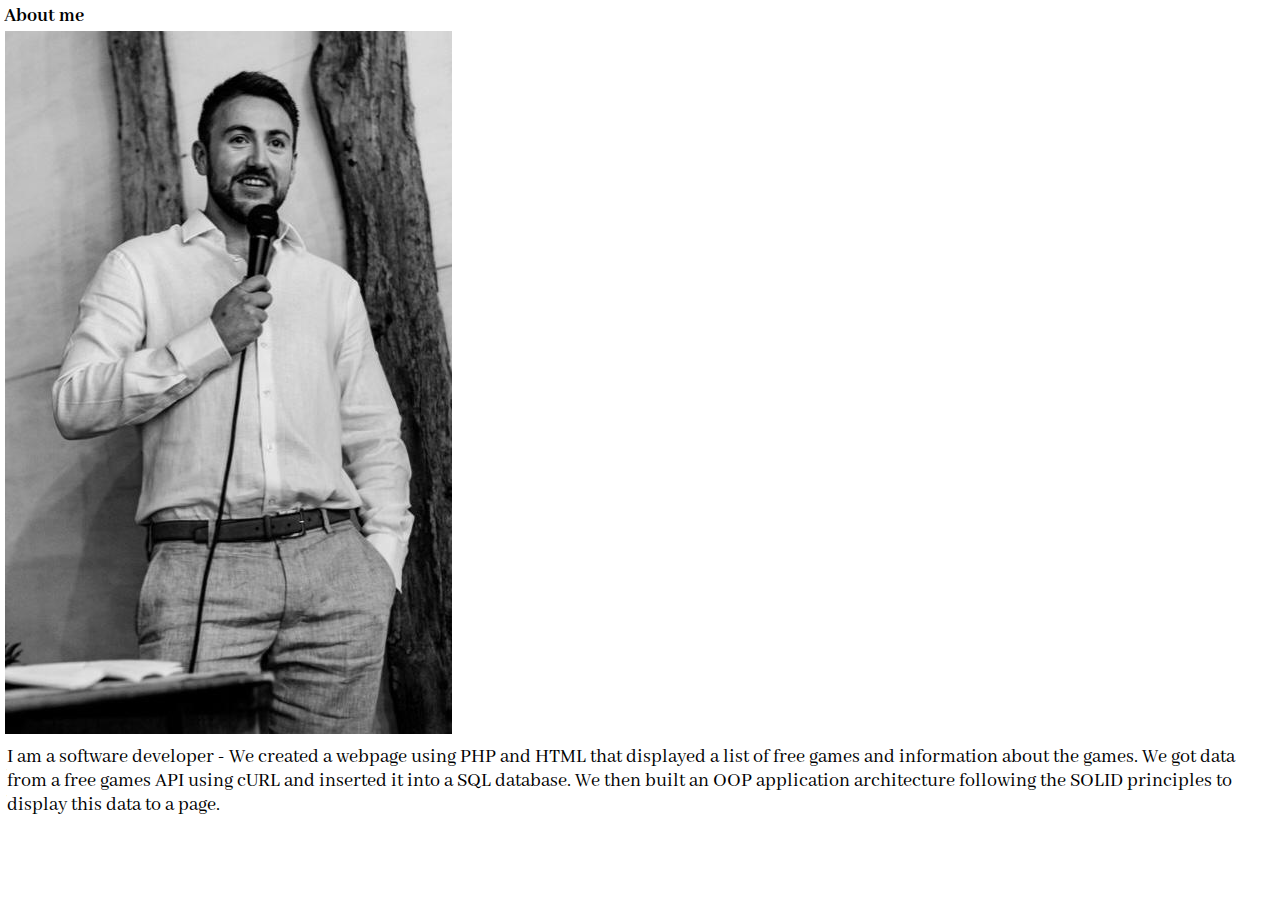
==== about-me.html @ 4801ce56 "updated overall style of portfolio" ====
<!DOCTYPE html>
<html lang="en">
<head>
    <meta charset="UTF-8">
    <link rel="stylesheet" type="text/css" href="normalize.css">
    <link rel="stylesheet" type="text/css" href="portfolio.css">
    <link rel="stylesheet" href="http://maxcdn.bootstrapcdn.com/font-awesome/4.3.0/css/font-awesome.min.css">
    <link rel="preconnect" href="https://fonts.googleapis.com">
    <link rel="preconnect" href="https://fonts.gstatic.com" crossorigin>
    <link href="https://fonts.googleapis.com/css2?family=Comfortaa&display=swap" rel="stylesheet">
    <link rel="preconnect" href="https://fonts.googleapis.com">
    <link rel="preconnect" href="https://fonts.gstatic.com" crossorigin>
    <link href="https://fonts.googleapis.com/css2?family=Abhaya+Libre:wght@500&display=swap" rel="stylesheet">
    <title>Title</title>
</head>
<body>
<article class="about-alt">
    <h2> About me </h2>
    <figure class="about-me-container">
        <img src="images/myself.jpg" alt="gray square as placeholder">
        <div class="about-me-information">
            <div class="skew-square">
                <p>I am a software developer - We created a webpage using PHP and HTML that displayed a list of free
                    games and information about the
                    games. We got data from a free games API using cURL and inserted it into a SQL database. We then
                    built an OOP application architecture following the SOLID principles to display this data to a
                    page.</p>
            </div>
        </div>
    </figure>    <!--.about-me-container -->
</article> <!--#about --> <!--.about-alt -->

</body>
</html>
---- portfolio.css ----
* {
    margin: 0 auto;
    font-size: 20px;
    color: #000;
    padding: 1px;
    font-family: 'Abhaya Libre', sans-serif, cursive;
}

.welcome-banner {
    margin: 0 auto;
    display: flex;
    flex-wrap: nowrap;
    text-align: left;
}

ul {
    list-style-type: none;
}

.welcome-banner div {
    padding: 15% 0 0 0;
}

.welcome-banner img {
    margin: -10px 0 0 -10px;
    height: 100vh;
    width: 50%;
    border-radius: 50%;
}

h1 {
    font-size: 2.5rem;
    margin: 0 auto;
    padding: 50px 0 200px 0;
    color: #000;
    text-transform: uppercase;
}

.projects {
    display: flex;
    flex-flow: row wrap;
    background-color: #ffffff;
    justify-content: center;
}

.project-thumbnails {
    width: 400px;
    height: auto;
}

.portfolio-container {
    display: flex;
    flex-wrap: wrap;
    text-align: center;
    justify-content: space-evenly;
    margin: 0 50px;
}

.portfolio-container {
    max-width: 300px;
    margin: 100px;
}

.portfolio-container img {
    padding: 20px;
}
.topnav {
    height: 10vh;
}

.topnav a {
    float: left;
    text-align: center;
    padding: 14px 16px;
    font-size: 17px;
}

.topnav-right {
    float: right;
}

.my-contacts {
    width : 100%;
    height: 70vh;
    border : 2px solid black;
    display : flex;
    justify-content : space-between;
}
.icon-container {
    margin: 12%;
    align-content: center;
}

.my-contacts i {
    font-family: 'FontAwesome';
    src: url("https://fontawesome.com/v5.15/icons/linkedin?style=brands");

}

a {
    text-decoration: none;
}

@media screen and (max-width: 800px) {
    .welcome-banner {
        height: auto;
    }
}
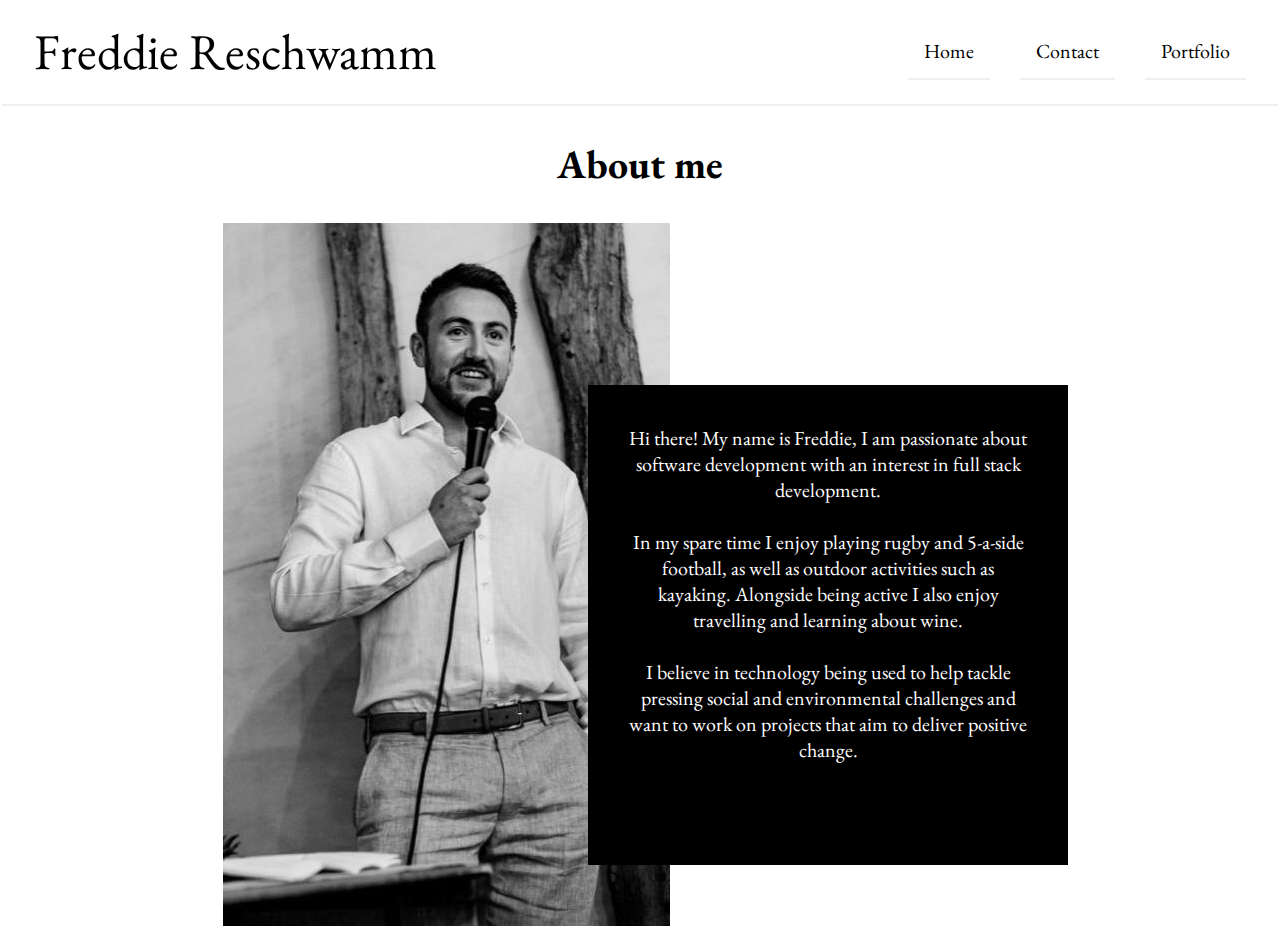
==== commit 79fca6a2: "updated all pages" ====
--- a/about-me.html
+++ b/about-me.html
@@ -7,26 +7,28 @@
     <link rel="stylesheet" href="http://maxcdn.bootstrapcdn.com/font-awesome/4.3.0/css/font-awesome.min.css">
     <link rel="preconnect" href="https://fonts.googleapis.com">
     <link rel="preconnect" href="https://fonts.gstatic.com" crossorigin>
-    <link href="https://fonts.googleapis.com/css2?family=Comfortaa&display=swap" rel="stylesheet">
-    <link rel="preconnect" href="https://fonts.googleapis.com">
-    <link rel="preconnect" href="https://fonts.gstatic.com" crossorigin>
-    <link href="https://fonts.googleapis.com/css2?family=Abhaya+Libre:wght@500&display=swap" rel="stylesheet">
+    <link href="https://fonts.googleapis.com/css2?family=EB+Garamond&display=swap" rel="stylesheet">
     <title>Title</title>
 </head>
 <body>
+<div class="topnav">
+    <a href="index.html">Freddie Reschwamm</a>
+    <div class="topnav-right">
+        <a href="index.html">Home</a>
+        <a href="Contact.html">Contact</a>
+        <a href="portfolio.html">Portfolio</a>
+    </div>
+</div>
 <article class="about-alt">
     <h2> About me </h2>
     <figure class="about-me-container">
-        <img src="images/myself.jpg" alt="gray square as placeholder">
-        <div class="about-me-information">
-            <div class="skew-square">
-                <p>I am a software developer - We created a webpage using PHP and HTML that displayed a list of free
-                    games and information about the
-                    games. We got data from a free games API using cURL and inserted it into a SQL database. We then
-                    built an OOP application architecture following the SOLID principles to display this data to a
-                    page.</p>
-            </div>
-        </div>
+        <img src="images/myself.jpg" alt="freddie speaking with a microphone">
+        <p>Hi there! My name is Freddie, I am passionate about software development with an interest in full stack
+            development.<br><br> In my spare time I enjoy
+            playing rugby and 5-a-side football, as well as outdoor activities such as kayaking. Alongside being active
+            I also enjoy travelling and learning about wine. <br><br>I believe in technology being used to help tackle
+            pressing social and environmental challenges and want to work on projects that aim to deliver positive
+            change.</p>
     </figure>    <!--.about-me-container -->
 </article> <!--#about --> <!--.about-alt -->
 
--- a/portfolio.css
+++ b/portfolio.css
@@ -3,7 +3,8 @@
     font-size: 20px;
     color: #000;
     padding: 1px;
-    font-family: 'Abhaya Libre', sans-serif, cursive;
+    /*font-family: sans-serif, cursive;*/
+    font-family: 'EB Garamond', serif;
 }
 
 .welcome-banner {
@@ -61,40 +62,77 @@
     margin: 100px;
 }
 
-.portfolio-container img {
-    padding: 20px;
+.about-alt {
+    position: relative;
+    justify-content: center;
+    display: block;
+    text-align: center;
 }
+
+.about-alt h2 {
+    margin: 30px 0;
+    font-size: 40px;
+}
+
+.about-me-container {
+    align-items: center;
+    justify-content: center;
+    display: flex;
+    margin-right: -10px;
+}
+
+.about-me-container p {
+    width: 400px;
+    height: 400px;
+    background-color: #000000;
+    color: #ffffff;
+    padding: 40px;
+    margin-left: -300px;
+    margin-top: 100px;
+}
+
+
+
 .topnav {
-    height: 10vh;
+    height: 100px;
+    border-bottom: 2px solid #efefef;
 }
 
 .topnav a {
+    margin-top: 15px;
+    margin-left: 30px;
     float: left;
     text-align: center;
-    padding: 14px 16px;
-    font-size: 17px;
+    font-size: 50px;
 }
 
 .topnav-right {
     float: right;
 }
 
+.topnav-right a {
+    margin: 20px 30px 0 0;
+    font-size: 20px;
+    padding: 14px 16px;
+    border-bottom: 2px solid #efefef;
+}
+
+
 .my-contacts {
-    width : 100%;
-    height: 70vh;
-    border : 2px solid black;
-    display : flex;
-    justify-content : space-between;
-}
-.icon-container {
-    margin: 12%;
-    align-content: center;
+    margin: 5% 20% 0;
+    height: 40vh;
+    border-top: 2px solid #efefef;
+    border-bottom: 2px solid #efefef;
+    display: flex;
+    justify-content: space-between;
+    text-align: center;
+    font-size: 20px;
 }
 
 .my-contacts i {
+    font-size: 10rem;
     font-family: 'FontAwesome';
     src: url("https://fontawesome.com/v5.15/icons/linkedin?style=brands");
-
 }
 
 a {
@@ -107,4 +145,19 @@
     }
 }
 
+@media screen and (max-width: 800px) {
+    .topnav a {
+        font-size: 30px;
+    }
 
+    .topnav-right a {
+        font-size: 17px;
+    }
+
+    .my-contacts i {
+        font-size: 1rem;
+
+    }
+}
+
+
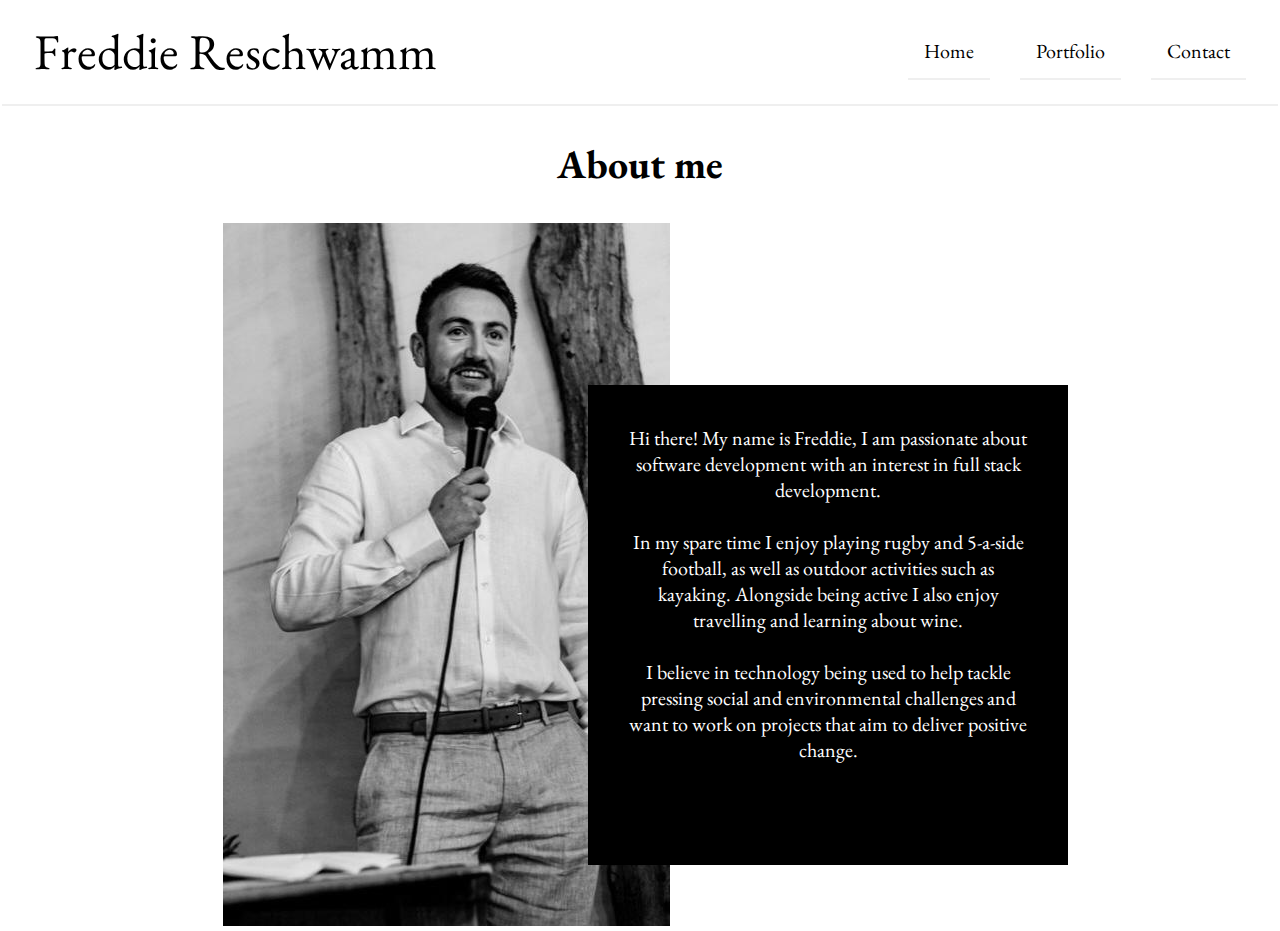
==== commit 82ca2d2e: "changed order of nav links" ====
--- a/about-me.html
+++ b/about-me.html
@@ -8,15 +8,15 @@
     <link rel="preconnect" href="https://fonts.googleapis.com">
     <link rel="preconnect" href="https://fonts.gstatic.com" crossorigin>
     <link href="https://fonts.googleapis.com/css2?family=EB+Garamond&display=swap" rel="stylesheet">
-    <title>Title</title>
+    <title>About</title>
 </head>
 <body>
 <div class="topnav">
     <a href="index.html">Freddie Reschwamm</a>
     <div class="topnav-right">
         <a href="index.html">Home</a>
+        <a href="portfolio.html">Portfolio</a>
         <a href="Contact.html">Contact</a>
-        <a href="portfolio.html">Portfolio</a>
     </div>
 </div>
 <article class="about-alt">
--- a/portfolio.css
+++ b/portfolio.css
@@ -55,6 +55,15 @@
     text-align: center;
     justify-content: space-evenly;
     margin: 0 50px;
+}
+
+figure h3 {
+    margin-bottom: 20px;
+    border-bottom: 2px solid #efefef;
+}
+
+figure button, figure p {
+    margin-top: 20px;
 }
 
 .portfolio-container {
